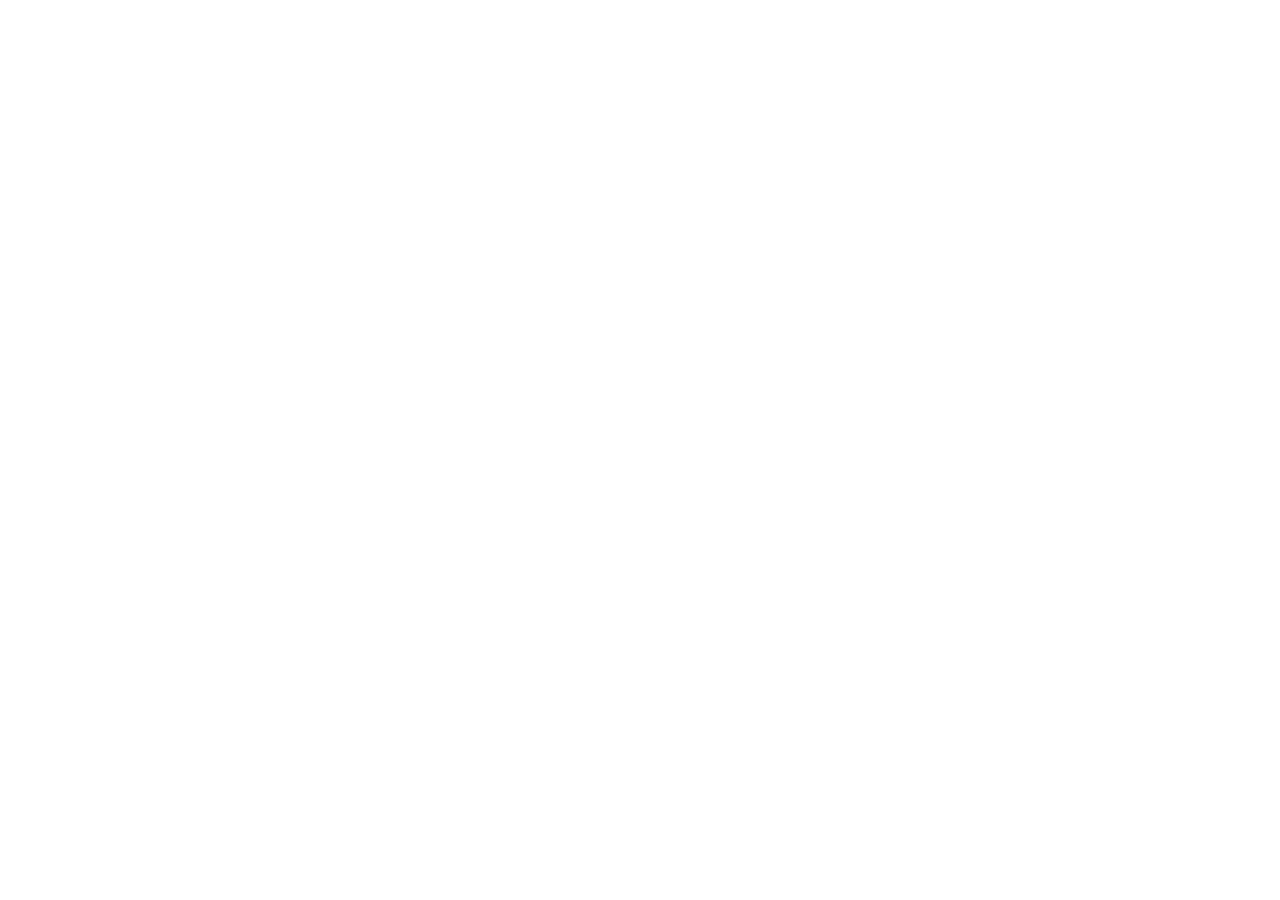
==== index.html @ bf322571 "1st" ====
<!doctype html>
<html lang="ru">
  <head>
    <meta charset="UTF-8" />
    <meta name="viewport" content="width=device-width, initial-scale=1.0" />
    <title>whatch r u looking at???</title>
    <link rel="stylesheet" href="stylesheets/style.css" />
    <script defer src="js/scripts.js"></script>
    <link rel="icon" href="" type="image/png" />
    <meta property="og:type" content="web-site" />
    <meta property="og:title" content="css and js" />
    <meta
      property="og:description"
      content="Веб плакат для компании ЯЧЕЙКА."
    />
    <meta
      property="og:image"
      content=""
    />
    <meta property="og:url" content="" />
  </head>
  <body></body>
</html>
---- stylesheets/style.css ----
@import "reset.css";
@import "layout.css";
@import "fount.css";
@import "animation.css";
@import "adaptive.css";
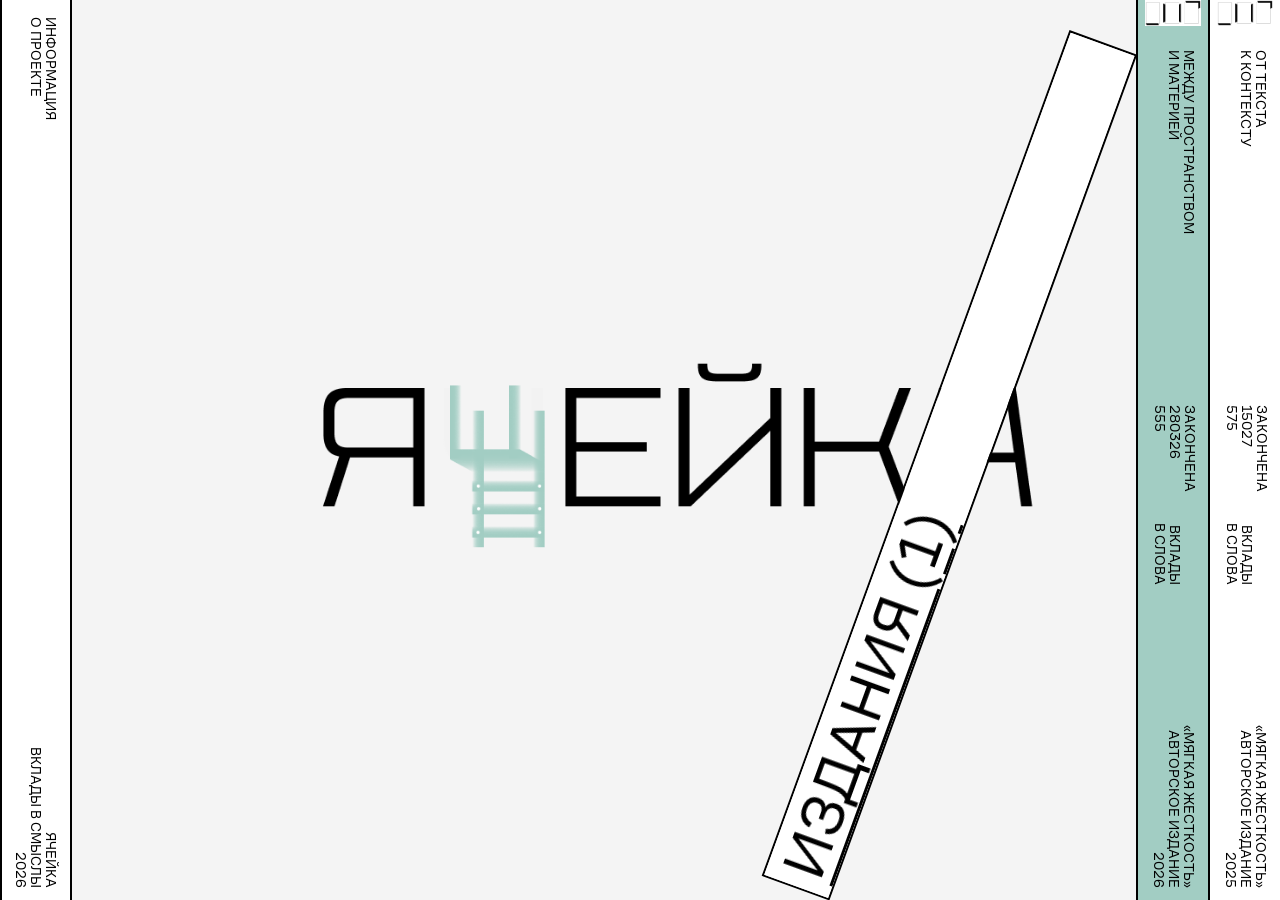
==== commit 5f0bff20: "Add files via upload" ====
--- a/index.html
+++ b/index.html
@@ -1,23 +1,285 @@
-<!doctype html>
-<html lang="ru">
-  <head>
-    <meta charset="UTF-8" />
-    <meta name="viewport" content="width=device-width, initial-scale=1.0" />
-    <title>whatch r u looking at???</title>
-    <link rel="stylesheet" href="stylesheets/style.css" />
-    <script defer src="js/scripts.js"></script>
-    <link rel="icon" href="" type="image/png" />
-    <meta property="og:type" content="web-site" />
-    <meta property="og:title" content="css and js" />
-    <meta
-      property="og:description"
-      content="Веб плакат для компании ЯЧЕЙКА."
-    />
-    <meta
-      property="og:image"
-      content=""
-    />
-    <meta property="og:url" content="" />
-  </head>
-  <body></body>
-</html>+<!DOCTYPE html><html><head>
+<meta charset="utf-8">
+	<title>ЯЧЕЙКА</title>
+	<meta name="description" content="">
+	<meta name="viewport" content="width=device-width, initial-scale=1, minimum-scale=1.0, user-scalable=no">
+
+	<script src="../ajax.googleapis.com/ajax/libs/jquery/3.3.1/jquery.min.js"></script>
+	<script src="js/main.js"></script>
+
+	<link href="css/main.css" rel="stylesheet" type="text/css">
+
+    <meta property="og:title" content="ЯЧЕЙКА">
+    <meta property="og:description" content="">
+	
+
+	<link rel="icon" type="image/png" href="assets/ICONLOGO.png" sizes="16x16">
+	<link rel="icon" type="image/png" href="assets/ICONLOGO.png" sizes="32x32">
+	<link rel="icon" type="image/png" href="assets/ICONLOGO.png" sizes="96x96">
+
+
+</head>
+<body>
+	<div class="wrapper">
+
+		<div class="info--spine spine">
+
+			<span class="spine--title--top boldType smallText">
+				ИНФОРМАЦИЯ<br>О ПРОЕКТЕ
+			</span>
+			<div class="spine--title--bottom boldType smallText">ЯЧЕЙКА<br><span class="smallText">ВКЛАДЫ
+ В СМЫСЛЫ</span><br><span class="serifType smallText">2026</span></div>
+
+			<div class="spine--title--bottom--mobile boldType smallText"><span class="boldType smallText">ЯЧЕЙКА</span><br><span class="boldType smallText">ИНФОРМАЦИЯ</span></div>
+
+			<div class="menu--mobile smallText">
+				<div class="menu--info button">
+					<span class="align--center boldType">?</span>
+				</div>
+				<div class="menu--home button">
+					<img class="align--center" src="assets/LOGO.svg">
+				</div>
+			</div>
+
+		</div>
+
+
+		<div class="page--home" id="page--home">
+
+			<div class="boook--wrapper">
+				<div class="boook boook--boookland static">
+
+	<div class="spine">
+
+		<div class="spine--title--bottom spine--big boldType"><a href="second.html">ИЗДАНИЯ (1)</a></div>
+
+	</div>
+
+	<style type="text/css">
+		.boook--boookland .spine,
+		.boook--boookland .page--cover{
+			background: #FFFFFF;
+			border: 0;
+		}
+		.boook--boookland{
+	        transform: rotate(20deg) translate(-32vh, 11.7vh);
+		    transform-origin: 100% 100%;
+		    border: 2px solid black !important;
+		}
+		@media only screen and (max-width: 650px) {
+			.boook--boookland{
+		        transform: rotate(10deg) translate(-17vh, 3vh);
+		        border: 2px solid black !important;
+		        overflow: hidden;
+			}
+		}
+	</style>
+
+</div>				<div class="boook boook--speakingmachine">
+
+	<div class="spine">
+
+		<img class="spine--logo" src="assets/ICONLOGO.png">
+		<span class="spine--title--top boldType smallText">
+			МЕЖДУ ПРОСТРАНСТВОМ <br>
+ И МАТЕРИЕЙ
+		</span>
+
+		<div class="spine--blinker boldType smallText"><span class="spine--days boldType smallText">ЗАКОНЧЕНА
+</span><br><span class="spine--totalwords boldType smallText">280326<span class="inner serifType smallText">ВКЛАДЫ
+
+</span></span><br><span class="spine--contributors boldType smallText">555<span class="inner serifType smallText">В СЛОВА</span></span></div>
+
+		<div class="spine--title--bottom boldType smallText">«МЯГКАЯ ЖЕСТКОСТЬ»<br><span class="smallText">
+			АВТОРСКОЕ ИЗДАНИЕ</span><br><span class="serifType smallText">2026</span></div>
+
+		<div class="spine--title--bottom--mobile boldType smallText"><span class="boldType smallText">«МЯГКАЯ ЖЕСТКОСТЬ»</span><br><span class="boldType smallText">
+			АВТОРСКОЕ ИЗДАНИЕ</span></div>
+
+	</div>
+
+
+	<div class="page--cover" id="page--cover">
+
+		<div class="header">
+			<div class="terms boldType smallText">Ⓒ2026</div>
+			<div class="title--small boldType smallText align--centerh">ЯЧЕЙКА<br>АВТОРСКОЕ ИЗДАНИЕ</div>
+			<a href="" target="blank"><img class="logo--falmouth" src="assets/LOGO.svg"></a>
+		</div>
+		
+		<div class="barcode">
+			<svg xmlns="http://www.w3.org/2000/svg" viewBox="0 0 429.15 160.37"><title>1</title><g id="Layer_2" data-name="Layer 2"><g id="Layer_1-2" data-name="Layer 1"><path d="M49.8.07H66.91V135.93H49.8Z"></path><path d="M258.05,0h12.6V135.88h-12.6Z"></path><path d="M86,0H98.6V135.88H86Z"></path><path d="M289.74,0h12.6V135.88h-12.6Z"></path><path d="M36.19,0h8.12V135.89H36.19Z"></path><path d="M121.28,136h-8.07V.1h8.07Z"></path><path d="M374.74,136h-8V.07h8Z"></path><path d="M353.06,135.91V.09h8.14V135.91Z"></path><path d="M347.6,136h-8V.12h8Z"></path><path d="M321.55.07h8.06V135.92h-8.06Z"></path><path d="M12.57,160.37H9V.09h3.54Z"></path><path d="M429.15,160.37H425.6V.09h3.55Z"></path><path d="M420.06,160.36h-3.51V.11h3.51Z"></path><path d="M208.24,0h3.53V160.28h-3.53Z"></path><path d="M220.88,160.37h-3.56V.09h3.56Z"></path><path d="M0,0H3.53V160.26H0Z"></path><path d="M22.58,0h3.56V135.94H22.58Z"></path><path d="M72.4,0H76v135.9H72.4Z"></path><path d="M107.7,136h-3.55V.07h3.55Z"></path><path d="M402,136h-3.51V.11H402Z"></path><path d="M158.43,0H162v135.9h-3.56Z"></path><path d="M171.08,136h-3.62V.07h3.62Z"></path><path d="M239.94,0h3.58V136h-3.58Z"></path><path d="M229.91,136h-3.5V.11h3.5Z"></path><path d="M279.75,135.94h-3.58V.09h3.58Z"></path><path d="M181.05,0h3.61V136h-3.61Z"></path><path d="M312.41,0H316v135.9h-3.58Z"></path><path d="M384.87,0h3.56v135.9h-3.56Z"></path><path d="M135.78,0h3.57V135.93h-3.57Z"></path><path d="M199.22.06h3.56V135.92h-3.56Z"></path></g></g></svg>
+			<span class="barcode--left boldType smallText">TI-ME-RN</span>
+			<span class="barcode--right boldType smallText">00-00-00</span>
+		</div>
+
+		<div class="cover--info align--center">
+			<p>
+				<span class="boldType">МЕЖДУ ПРОСТРАНСТВОМ <br> И МАТЕРИЕЙ<br>
+				(09.01.2026 - 24.03.2026)</span>
+			</p>
+			<p>
+				<span class="boldType">
+АРХИТЕКТУРНАЯ И КОНЦЕПТУАЛЬНАЯ <br>ИНТЕРВЕНЦИЯ КОМПАНИИ «ЯЧЕЙКА»</p>
+		</div>
+
+		<a class="button--wide cover--enter" href="https://read.flypdf.ru/v/c64417ad-acdf-4c50-9fd5-f6e5a161c520" target="_blank">
+			<span class="align--center boldType">ЧИТАТЬ</span>
+		</a>
+	</div>
+
+	<style type="text/css">
+		.boook--speakingmachine .spine,
+		.boook--speakingmachine .page--cover{
+			background: #A2CDC3;
+		}
+		.boook--speakingmachine .page--cover .button--wide:hover {
+		    color: #A2CDC3;
+		}
+		.boook--speakingmachine .blinker--live{
+			background: white;
+		}
+	</style>
+
+	<script src="js/p5.min.js"></script>
+	<script src="js/title.js"></script>
+	
+</div>				<div class="boook boook--birthland">
+
+	<div class="spine">
+
+		<img class="spine--logo" src="assets/ICONLOGO.png">
+		<span class="spine--title--top boldType smallText">
+			ОТ ТЕКСТА
+<br><span class="serifType">К КОНТЕКСТУ</span>
+		</span>
+
+		<div class="spine--blinker boldType smallText"><span class="spine--days boldType smallText">ЗАКОНЧЕНА
+
+		</span><br><span class="spine--totalwords boldType smallText">15027<span class="inner serifType smallText">ВКЛАДЫ
+		</span></span><br><span class="spine--contributors boldType smallText">575<span class="inner serifType smallText">В СЛОВА</span></span></div>
+
+		<div class="spine--title--bottom boldType smallText">«МЯГКАЯ ЖЕСТКОСТЬ»<br><span class="smallText">АВТОРСКОЕ ИЗДАНИЕ
+
+		</span><br><span class="serifType smallText">2025</span></div>
+
+		<div class="spine--title--bottom--mobile boldType smallText"><span class="boldType smallText">ЯЧЕЙКА
+
+		</span><br><span class="boldType smallText">АВТОРСКОЕ ИЗДАНИЕ</span></div>
+
+	</div>
+
+
+	<div class="page--cover" id="page--cover">
+
+		<img class="cover--showcase align--center" src="assets/cover_img_1.png">
+
+		<div class="header">
+			<div class="terms boldType">Ⓒ2026</div>
+			<div class="boldType align--centerh">ЯЧЕЙКА</div>
+			<div class="header--right boldType">ТЕКСТ-КОНТЕКСТ</div>
+		</div>
+		
+		<div class="barcode">
+			<svg xmlns="http://www.w3.org/2000/svg" viewBox="0 0 429.15 160.37"><title>1</title><g id="Layer_2" data-name="Layer 2"><g id="Layer_1-2" data-name="Layer 1"><path d="M49.8.07H66.91V135.93H49.8Z"></path><path d="M258.05,0h12.6V135.88h-12.6Z"></path><path d="M86,0H98.6V135.88H86Z"></path><path d="M289.74,0h12.6V135.88h-12.6Z"></path><path d="M36.19,0h8.12V135.89H36.19Z"></path><path d="M121.28,136h-8.07V.1h8.07Z"></path><path d="M374.74,136h-8V.07h8Z"></path><path d="M353.06,135.91V.09h8.14V135.91Z"></path><path d="M347.6,136h-8V.12h8Z"></path><path d="M321.55.07h8.06V135.92h-8.06Z"></path><path d="M12.57,160.37H9V.09h3.54Z"></path><path d="M429.15,160.37H425.6V.09h3.55Z"></path><path d="M420.06,160.36h-3.51V.11h3.51Z"></path><path d="M208.24,0h3.53V160.28h-3.53Z"></path><path d="M220.88,160.37h-3.56V.09h3.56Z"></path><path d="M0,0H3.53V160.26H0Z"></path><path d="M22.58,0h3.56V135.94H22.58Z"></path><path d="M72.4,0H76v135.9H72.4Z"></path><path d="M107.7,136h-3.55V.07h3.55Z"></path><path d="M402,136h-3.51V.11H402Z"></path><path d="M158.43,0H162v135.9h-3.56Z"></path><path d="M171.08,136h-3.62V.07h3.62Z"></path><path d="M239.94,0h3.58V136h-3.58Z"></path><path d="M229.91,136h-3.5V.11h3.5Z"></path><path d="M279.75,135.94h-3.58V.09h3.58Z"></path><path d="M181.05,0h3.61V136h-3.61Z"></path><path d="M312.41,0H316v135.9h-3.58Z"></path><path d="M384.87,0h3.56v135.9h-3.56Z"></path><path d="M135.78,0h3.57V135.93h-3.57Z"></path><path d="M199.22.06h3.56V135.92h-3.56Z"></path></g></g></svg>
+			<span class="barcode--left boldType smallText">TI-ME-RN</span>
+			<span class="barcode--right boldType smallText">00-00-00</span>
+		</div>
+
+		<span class="cover--title boldType align--center">ОТ ТЕКСТА<br><span class="serifType">К КОНТЕКСТУ</span></span>
+
+		<div class="cover--info align--center">
+			<p class="boldType">
+				ФЕСТИВАЛЬ<br>(--.--.---- - --.--.----)<br><br>
+				 <span class="serifType">В честь запуска книги.</span><br>
+				 <span class="serifType">СКОРО!</span>
+			</p>
+		</div>
+
+		<a class="button--wide cover--enter" href="https://read.flypdf.ru/v/c64417ad-acdf-4c50-9fd5-f6e5a161c520" target="_blank">
+			<span class="align--center boldType">ЧИТАТЬ</span>
+		</a>
+		
+	</div>
+
+	<style type="text/css">
+		.boook--birthland .spine,
+		.boook--birthland .page--cover{
+			background: #FFFFFF;
+		}
+
+	</style>
+
+	<script type="text/javascript">
+
+		var cover_img_count = 1;
+		setInterval(coverImg, 250);
+
+		function coverImg(){
+		  if($(".boook--birthland").hasClass('open')){
+		    $(".cover--showcase").attr("src", "assets/cover_img/cover_img_" + cover_img_count + ".png");
+		    cover_img_count++;
+		    if(cover_img_count > 20){
+		      cover_img_count = 1;
+		    }
+		  }
+		}
+
+	</script>
+
+</div>			</div>
+
+			<img class="home--title align--center" src="assets/Yaback.png">
+			
+			<!-- <iframe src="index2.html" height="500px" width="500px"></iframe> -->
+		</div>
+		<div class="page--info">
+			<div class="info--wrapper">
+				
+				<div class="info--description mainText">
+					<p>
+						<span class="boldType">«ЯЧЕЙКА»</span><span class="serifType">— интеллектуальное пространство, 
+							где технологии служат глубокому чтению и осмысленному общению.<br>
+Здесь технология, сведённая к простоте иероглифа, отвечает главной человеческой потребности — потребности в смысле и принадлежности.
+<br><br>
+Веб-плакат представляет книгу «Между пространством и материей» — архитектурное и концептуальное воплощение самой «ЯЧЕЙКИ».
+
+					</p>
+				</div>
+
+				<div class="info--process">
+
+					<div class="process--block extraType smallText"><span class="boldType">1/ Фундамент</span><br><br>
+						В эпоху цифрового переизбытка «ЯЧЕЙКА» формирует тишину как фундаментальную ценность. 
+						Название книги задаёт методологический каркас: форма здесь становится носителем присутствия, 
+						очищенного от информационного шума.  <br>«Вкус — это роскошь прошлого. Теперь у нас есть только интуиция».
+</div>
+
+					<div class="process--block extraType smallText"><span class="boldType">2/ Монолит</span><br><br>
+					Место, где индивидуальное чтение обретает общественное измерение, превращая здание в форум для города, 
+где эрозия времени становится метафорой мягкой жёсткости архитектуры смысла.<br>В контексте современных архитектурных интервенций в городской ландшафт, 
+где кривые формы и текстуры доминируют, «ЯЧЕЙКА» использует мягкую жёсткость для создания ощущения потока и присутствия.</div>
+
+					<div class="process--block extraType smallText"><span class="boldType">3/ Присутствие</span><br><br>
+						Интерьеры «ЯЧЕЙКИ» — это активное воплощённое переживание, где архитектура и тело вступают в непрерывный диалог. 
+Центральный элемент — пространство дискурса, которое компания создаёт специально под суть и настроение каждой книги. 
+Вдохновлённое принципами сет-дизайна, оно превращает пространство в активного соавтора повествования и осмысленного общения.</div>
+
+					<div class="process--block extraType smallText"><span class="boldType">Авторство</span><br>
+						<br><span class="boldType">«ЯЧЕЙКА»</span> — студенческий проект Кузьмичева Григория, 1 курс. <br>
+						Куратор веб-плаката: Зародина Дарья <br>
+						Куратор книги: Волкова Вероника
+					<br><br>Почитать полную книгу можно <a href="https://read.flypdf.ru/v/c64417ad-acdf-4c50-9fd5-f6e5a161c520">здесь</a>.
+					</div>
+				</div>
+			</div>
+
+		</div>
+	</div>
+
+
+
+</body>
+<body>
+	
+</body></html>
--- a/css/main.css
+++ b/css/main.css
@@ -0,0 +1,966 @@
+@font-face {
+	font-family: GoodSans;
+	src:url(fonts/CoFoSans-Regular-Trial.otf);
+}
+
+@font-face {
+	font-family: Chapter;
+	src:url(fonts/CoFoSans-Regular-Trial.otf);
+}
+@font-face {
+	font-family: Cofo;
+	src:url(fonts/CoFoSans-Italic-Trial.otf);
+}
+.extraType{
+	font-family: Cofo;
+}
+
+*{
+	box-sizing: border-box;
+}
+::-webkit-scrollbar {
+	display: none;
+}
+.serifType, p{
+	font-family: Chapter;
+}
+
+.boldType{
+	font-family: GoodSans;
+}
+.smallText{
+	font-size: 18px;
+    line-height: 22px;
+	margin: 0 !important;
+}
+.text p, .current, #input{
+    font-size: 2.5vh;
+    line-height: 3vh;
+	margin: 0;
+}
+.mainText, .bigText{
+	font-size: 26px;
+	line-height: 30px;
+	margin: 0 !important;
+}
+.littleNumbers{
+	vertical-align: text-top;
+	font-size: 0.6em;
+}
+a{
+	color: black;
+	cursor: pointer;
+}
+p{
+	margin: 0;
+}
+body{
+	left:0;
+	top:0;
+	margin:0;
+	overflow: hidden;
+	background: #fff;
+	color: #000;
+	font-size: 18px;
+}
+p{
+	text-indent: 11vh;
+}
+.align--center{
+	position: absolute;
+	left: 50%;
+	top: 50%;
+	transform: translate(-50%, -50%);
+}
+.align--centerh{
+	position: absolute;
+	left: 50%;
+	top: 0;
+	transform: translate(-50%, 0);
+}
+
+
+
+
+
+.button--wide{
+	width: 100%;
+	height: 60px;
+	border: 2px solid black;
+	border-radius: 5px;
+	position: relative;
+	cursor: pointer;
+	display: block;
+	text-align: center;
+	transition: all 0.15s;
+}
+.button--wide:hover{
+	background: black;
+	color: white;
+}
+.button--wide span{
+	width: 90%;
+}
+.button--bottom{
+	position: absolute;
+	width: 100%;
+	bottom: 0;
+	left: 0;
+	padding: 1.5vw;
+}
+
+.page--left{
+	width: 50%;
+    height: 100%;
+	top: 0;
+	padding: 1.5vw;
+	position: absolute;
+	border-right: 2px solid black;
+	transition: transform 0.5s;
+	display: block;
+}
+.page--right{
+	width: 50%;
+	height: 100%;
+	left: 50%;
+	top: 0;
+	padding: 1.5vw;
+	position: absolute;
+	transition: transform 0.5s;
+}
+.header{
+    position: absolute;
+    top: 1.5vw;
+    left: 0;
+    width: 100%;
+    padding: 0 1.5vw;
+}
+.header--right{
+	right: 1.5vw;
+	top: 0;
+	position: absolute;
+}
+.footer{
+    position: absolute;
+    bottom: 1.5vw;
+    left: 0;
+    width: 100%;
+    padding: 0 1.5vw;
+}
+.footer > *{
+	bottom: 0;
+	top: auto;
+}
+
+
+
+
+
+
+
+/*SPINE ****************************************/
+.spine{
+	width: 100px;
+	height: 100%;
+	position: relative;
+	left: 0vw;
+	top: 0;
+	background: white;
+	border-left: 2px solid black;
+	transition: transform 0.5s;
+	z-index: 4;
+	-webkit-touch-callout: none;
+	-webkit-user-select: none;
+	-khtml-user-select: none;
+	-moz-user-select: none;
+	-ms-user-select: none;
+	user-select: none;
+	cursor: pointer;
+}
+.spine .smallText{
+    font-size: 18px;
+    line-height: 20px;
+}
+.spine--title--top{
+	position: absolute;
+	top: 70px;
+	right: 17px;
+	text-orientation:mixed;
+	writing-mode: vertical-rl;
+}
+.blinker--live{
+    height: 14px;
+    width: 14px;
+    background: #32CD32;
+    position: absolute;
+    transform: translate(-2px, 0);
+    border-radius: 50%;
+}
+.spine--blinker{
+	position: absolute;
+	top: 50%;
+	text-orientation:mixed;
+	writing-mode: vertical-rl;
+	top: 50vh;
+	right: 17px;
+	height: 12vh;
+	width: 2vh;
+}
+.blink{
+    animation:blink 700ms infinite alternate;
+}
+@keyframes blink {
+    from { opacity:1; }
+    to { opacity:0; }
+}
+.spine--totalwords,
+.spine--contributors,
+.spine--days{
+	text-orientation:mixed;
+	writing-mode: vertical-rl;
+	height: 180px;
+	width: 12vh;
+	position: absolute;
+
+}
+.inner{
+    bottom: 0;
+    position: absolute;
+}
+.spine--title--bottom{
+	position: absolute;
+	bottom: 17px;
+	right: 17px;
+	text-orientation:mixed;
+	writing-mode: vertical-rl;
+	text-align: right;
+
+}
+.spine--big{
+	right: auto;
+    left: 17px;
+    font-size: 90px;
+    line-height: 0.7em;
+}
+.spine--title--bottom.spine--big{
+	transform: rotate(180deg);
+}
+.spine--title--bottom--mobile{
+	display: none;
+}
+.spine--totalwords2, .spine--contributors2{
+	text-align: right;
+}
+.spine--logo{
+	width: 80%;
+	left: 10%;
+	position: absolute;
+	height: auto;
+}
+.menu--mobile{
+	display: none;
+}
+
+
+
+
+/*INFO ****************************************/
+.info--spine{
+	position: absolute;
+	border-right: 2px solid black;
+}
+.page--info{
+	width: calc((101.5vw - 100px) / 2 + 2px);
+	height: 100%;
+	right: 100vw;
+	top: 0;
+	position: absolute;
+	background: #fff;
+	transition: transform 0.5s;
+	z-index: 4;
+	overflow: hidden;
+}
+.elsewhere{
+	left:1.5vw;
+	top:1.5vw;
+	position: absolute;
+    z-index: 1;
+    mix-blend-mode: multiply;
+    image-rendering: -webkit-optimize-contrast;
+}
+.elsewhere a{
+	text-decoration: none;
+}
+.contribute{
+	cursor: none;
+	top: 1.5vw;
+    position: relative;
+}
+.info--wrapper{
+    top: 0;
+    left: 0;
+    position: absolute;
+    height: 100%;
+    overflow: scroll;
+    padding: 1.5vw;
+    padding-top: 6vw;
+    padding-bottom: calc(60px + 1.5vw);
+}
+.info--description p{
+	text-indent: 0;
+	margin-bottom: 1em;
+}
+.process--block{
+	float: left;
+	width: 50%;
+	margin-bottom: 1em !important;
+	padding-right: 1em !important;
+}
+.boookland--link .button--wide{
+	background: #fff;
+}
+.boookland--link .button--wide:hover{
+	background: #000;
+}
+.info--back{
+	position: absolute;
+	top: 0;
+	right: 0;
+	width: 3vw;
+	margin: 1vw;
+	cursor: pointer;
+	z-index: 1;
+}
+.icon--small{
+	width: 3vw;
+	height: auto;
+	top: -1vw;
+	left: -1vw;
+	position: relative;
+}
+.info--spine .spine--title--top{
+	top: 17px;
+}
+
+
+
+
+/*HOME ****************************************/
+.page--home{
+	background: #F4F4F4;
+	position: absolute;
+	left: 100px;
+	top: 0;
+	width: calc(100vw - 100px);
+	height: 100%;
+	overflow-x: scroll;
+	overflow-y: hidden;
+	z-index: 3;
+	transition: transform 0.5s, margin 0.5s;
+}
+.boook--wrapper{
+    position: relative;
+    min-width: 100%;
+    height: 100%;
+    display: inline-flex;
+    justify-content: flex-end;
+    /*padding-left: 33.5vh;*/
+}
+.boook{
+    position: relative;
+    width: 100px;
+    height: 100%;
+    overflow: hidden;
+    transition: width 0.5s;
+    display: inline-block;
+}
+.boook.open{
+	/*transform: translate(-50vw, 0);
+	z-index: 5;*/
+}
+.boook.static{
+	overflow: auto !important;
+}
+.boook.static .spine{
+	overflow: hidden;
+	/*width: 100px;*/
+}
+.home--title{
+	width: 60%;
+	z-index: -1;
+}
+
+
+/*COVER ****************************************/
+.page--cover{
+	background: #F4F4F4;
+	position: absolute;
+	left: 100px;
+	top: 0;
+	width: 50vw;
+	height: 100%;
+	overflow: hidden;
+	z-index: 3;
+	transition: transform 0.5s, margin 0.5s;
+	border-left: 2px solid black;
+}
+.logo--falmouth{
+    position: absolute;
+    right: 1.5vw;
+    top: 0;
+    width: 120px;
+}
+.barcode{
+	top:23%;
+	left:50%;
+	transform: translate(-50%,-77%);
+	position: absolute;
+}
+.barcode--left{
+	position: absolute;
+    bottom: -10px;
+    left: 20px;
+	text-align: justify;
+    font-feature-settings: "tnum";
+}
+.barcode--right{
+	position: absolute;
+    bottom: -10px;
+    right: 20px;
+	text-align: justify;
+    font-feature-settings: "tnum";
+}
+.barcode svg{
+	width: 280px;
+}
+.title--small{
+	text-align: center;
+}
+.cover--info{
+	top: 78%;
+}
+.cover--info p{
+	text-indent: 0;
+	text-align: center;
+	margin-bottom: 1.5vw;
+}
+.cover--enter{
+	position: absolute;
+	width: calc(100% - 3vw);
+	bottom: 1.5vw;
+	left: 50%;
+	transform: translate(-50%, 0);
+}
+.page--cover .tab--title{
+	opacity: 0;
+}
+.p5Canvas{
+    max-width: 70vw;
+    max-height: 70vh;
+    left: 50%;
+    top: 50%;
+    position: absolute;
+    transform: translate(-50%, -50%);
+    object-fit: cover;
+}
+.page--cover .button--wide:hover{
+	color: #FFFFFF;
+}
+.audio{
+	left: 50%;
+	bottom: 1.5vw;
+	width: 260px;
+	transform: translate(-50%, 0);
+	position: absolute;
+	cursor: pointer;
+}
+.cover--info{
+	width: 80%;
+}
+.cover--title{
+	font-size: 5vw;
+	line-height: 0.9em;
+	text-align: center;
+	width: 90%;
+	letter-spacing: -0.02em
+}
+.cover--title .serifType{
+	letter-spacing: -0.04em
+}
+.cover--showcase{
+	width: 40%;
+	height: auto;
+	object-fit: contain;
+	image-rendering: pixelated;
+}
+
+
+
+/*TRANSITIONS ****************************************/
+.info--hover .info--spine,
+.info--hover .page--info{
+	transform: translate(10px, 0);
+}
+.info--open .info--spine,
+.info--open .page--info{
+	transform: translate(calc((101.5vw - 100px) / 2 + 1px), 0);
+}
+
+
+
+@media only screen and (max-width: 1300px), (min-width: 1300px) and (max-height: 850px){
+
+	.smallText, .spine .smallText{
+		font-size: 14px;
+	    line-height: 15px;
+		margin: 0 !important;
+	}
+
+	.mainText, .text p, .current, #input{
+		font-size: 20px;
+	    line-height: 24px;
+		margin: 0 !important;
+	}
+
+	.bigText{
+		font-size: 20px;
+	    line-height: 24px;
+		margin: 0 !important;
+	}
+
+	.littleNumbers{
+		vertical-align: text-top;
+		font-size: 14px;
+	    line-height: 15px;
+	}
+	body{
+		overflow-x: hidden;
+		-webkit-overflow-scrolling:touch;
+	    font-size: 14px;
+	    line-height: 15px;
+	}
+	html,.wrapper{
+		overflow: hidden;
+	}
+	p{
+		text-indent: 100px;
+	}
+	.button--bottom {
+	    padding: 20px;
+	}
+	.button--wide{
+		height: 40px;
+	}
+	.header {
+	    top: 20px;
+	    padding: 0 20px;
+	}
+	.elsewhere{
+		left:20px;
+		top:20px;
+		position: absolute;
+	}
+	.contribute{
+	    top: 20px;
+	}
+
+
+
+	/*SPINE ****************************************/
+	.spine--blinker{
+	    top: 45vh;
+	}
+	.spine{
+		width: 72px;
+	}
+	.blinker--live{
+		width: 10px;
+		height: 10px;
+		border-radius: 5px;
+	}
+	.spine--title--bottom,
+	.spine--blinker,
+	.spine--title--top{
+		right: 12px;
+	}
+	.spine--title--top{
+		top: 50px;
+	}
+	.spine--blinker{
+		right: 11px;
+	}
+	.spine--title--bottom{
+		bottom: 12px;
+	}
+	.spine--big{
+	    font-size: 60px;
+	    line-height: 0.6em;
+	    right: 17px;
+	}
+
+
+	.page--home{
+		left: 72px;
+		width: calc(100vw - 72px);
+	}
+	.boook{
+		width: 72px;
+	}
+
+
+	/*COVER ****************************************/
+	.page--cover{
+		left: 72px;
+		width: 50vw;
+	}
+	.barcode{
+		top: 20%;
+		transform: translate(-50%, -50%);
+	}
+	.barcode--left{
+		top: 81%;
+	    left: 6%;
+	    font-size: 11px;
+	}
+	.barcode--right{
+		top: 81%;
+	    right: 4%;
+	    font-size: 11px;
+	}
+	.barcode svg{
+	    width: 160px;
+	}
+	.logo--falmouth {
+	    right: 20px;
+	    width: 120px;
+	}
+	.audio{
+		bottom: 20px;
+	}	
+
+
+
+	/*STORY ****************************************/
+	.page--story{
+		left: 92px;
+		width: calc(100vw - 92px);
+	}
+	.story--open .page--cover, .story--open .page--prologue {
+	    transform: translate(calc(-100% + 20px), 0)
+	}
+	.controls{
+		height: 40px;
+	    width: calc(100% - 20px);
+	    margin-left: 10px;
+	}
+	.write--new .button, .draw--new .button {
+	    bottom: 18px;
+	}
+	.write--body {
+	    padding: 0 0 20px 0 !important;
+	}
+	#input{
+		bottom: 40px;
+		padding: 20px 10px;
+	}
+	#canvasDraw{
+		bottom: 40px;
+	}
+	.cname{
+		left:-100px;
+	    font-size: 18px;
+	    line-height: 28px;
+	}
+	.anon{
+		width: 22px;
+	}
+	.user--popup{
+	    width: 400px;
+	}
+
+
+	/*INFO ****************************************/
+	.page--info{
+		width: calc((101.5vw - 72px) / 2 + 2px);
+	}
+	.info--open .info--spine, .info--open .page--info {
+	    transform: translate(calc((101.5vw - 72px) / 2 + 1px), 0);
+	}
+	.info--wrapper{
+		padding: 20px;
+	    padding-top: 80px;
+	    padding-bottom: calc(60px);
+	}
+	.info--description p {
+	    margin-bottom: 20px !important;
+	}
+	.process--block {
+	    margin-bottom: 20px !important;
+	}
+	.info--back{
+		width: 40px;
+		margin: 10px;
+	}
+
+}
+
+
+
+@media only screen and (max-width: 1024px){
+
+	
+	.mobile--hidden{
+		display: none;
+	}
+
+
+	/*COVER ****************************************/
+	.cover--info{
+	    width: 100%;
+	    padding: 0 20px;
+	    top: 80%;
+	    max-width: 500px;
+	}
+	.cover--info p {
+		margin-bottom: 20px;
+	}
+	.cover--enter {
+		width: calc(100% - 40px);
+	    bottom: 20px;
+	}
+	.cover--showcase{
+		width: 50%;
+	}
+
+
+
+	/*STORY ****************************************/
+	.draw{
+		display: none;
+	}
+	.write{
+		left: 0;
+		width: 100%;
+		padding: 20px;
+	}
+	.username--pick{
+		left: 50%;
+		transform: translate(-50%, 0);
+		position: relative;
+		text-align: center;
+	}
+	.username--input{
+		font-size: 20px;
+		width: 100%;
+	}
+	.user--popup > * {
+	    margin-bottom: 20px;
+	}
+
+
+	/*INFO ****************************************/
+	.page--info{
+		width: calc(100vw - 70px);
+	}
+	.info--open .info--spine, .info--open .page--info {
+	    transform: translate(calc(100vw - 70px), 0);
+	}
+	.icon--small{
+		width: 40px;
+		top: -10px;
+		left: -10px;
+		position: relative;
+	}
+
+}
+
+
+@media only screen and (max-width: 650px) {
+
+
+	.mainText, .text p, .current, #input{
+	    font-size: 16px;
+	    line-height: 19px;
+		margin: 0 !important;
+	}
+	.bigText{
+	    font-size: 16px;
+	    line-height: 19px;
+		margin: 0 !important;
+	}
+	p{
+		text-indent: 60px;
+	}
+
+
+
+	/*SPINE ****************************************/
+	.spine{
+	    width: 48px;
+	}
+	.spine--title--top{
+		position: absolute;
+		top: 30px;
+		right: 7px;
+		text-orientation:mixed;
+		writing-mode: vertical-rl;
+	}
+	.spine--totalwords{
+		height: 30%;
+		right:7px;
+		top:36vh;
+	}
+	.spine--contributors{
+		height: 30%;
+		right:5.5vw;
+		top:36vh;
+	}
+	.spine--title--bottom--mobile{
+		position: absolute;
+		bottom: 12px;
+		right: 7px;
+		text-orientation:mixed;
+		writing-mode: vertical-rl;
+		text-align: right;
+		display: block;
+		transition: transform 0.5s;
+	}
+	.spine--title--bottom{
+		display: none;
+	}
+	.spine--blinker{
+		display: none;
+	}
+	.spine--big{
+		font-size: 40px;
+	    line-height: 0.25em;
+	    display: block;
+	}
+	.spine--title--top.spine--big{
+		right: 17px;
+	}
+	.info--spine .spine--title--bottom--mobile{
+		bottom: 104px;
+	}
+
+
+	.page--home{
+		left: 48px;
+		width: calc(100vw - 48px);
+	}
+	.boook{
+		width: 48px;
+		transition: transform 0.5s;
+		overflow: visible;
+		z-index: 5;
+	}
+	.boook--wrapper{
+		/*padding-left: 17vh;*/
+		overflow: hidden;
+	}
+	.boook.static .spine {
+	    overflow: hidden;
+	    width: 44px;
+	}
+	.home--title {
+	    width: 80%;
+	}
+
+
+
+	/*COVER ****************************************/
+	.page--cover{
+		left: 48px;
+		width: calc(100vw - 94px);
+	}
+	.cover--info{
+		top: 78%;
+	}
+	.barcode{
+		top: 22%;
+	}
+	.title--small{
+		display: none;
+	}
+	.cover--showcase{
+		width: 80%;
+	}
+
+
+	/*STORY ****************************************/
+	.page--story{
+		left: 48px;
+		width: calc(100vw - 48px);
+	}
+	.story--open .page--cover, .story--open .page--prologue {
+	    transform: translate(-100%, 0)
+	}
+	.cname{
+		left: -60px;
+	    font-size: 14px;
+	    line-height: 22px;
+	}
+	.anon{
+		width: 16px;
+	}
+	.user--popup{
+	    width: calc(100% - 40px);
+	    padding: 20px;
+	}
+	.user--popup > * {
+	    margin-bottom: 10px;
+	}
+	.processing--title{
+		width: 90%;
+	}
+
+
+
+	/*INFO ****************************************/
+	.process--block {
+	    float: none;
+	    width: 100%;
+	    margin-bottom: 20px !important;
+        padding-right: 0vw !important;
+	}
+	.page--info{
+		width: calc(100vw - 48px);
+	}
+	.info--open .info--spine, .info--open .page--info {
+	    transform: translate(calc(100vw - 48px), 0);
+	}
+
+
+
+	/*MOBILE MENU ****************************************/
+	.menu--mobile{
+		display: block;
+		position: absolute;
+		bottom: 0;
+		width: 100%;
+		height: auto;
+	}
+	.menu--mobile .button{
+		width: 100%;
+		height: 48px;
+		border-top: 2px solid black;
+		position: relative;
+	}
+	.menu--home{
+		background: #FFFFFF;
+	}
+
+
+
+
+
+}
+
+
+@media only screen and (max-width: 320px) {
+
+	body{
+		font-size: 11px;
+	    line-height: 13px;
+	}
+}
